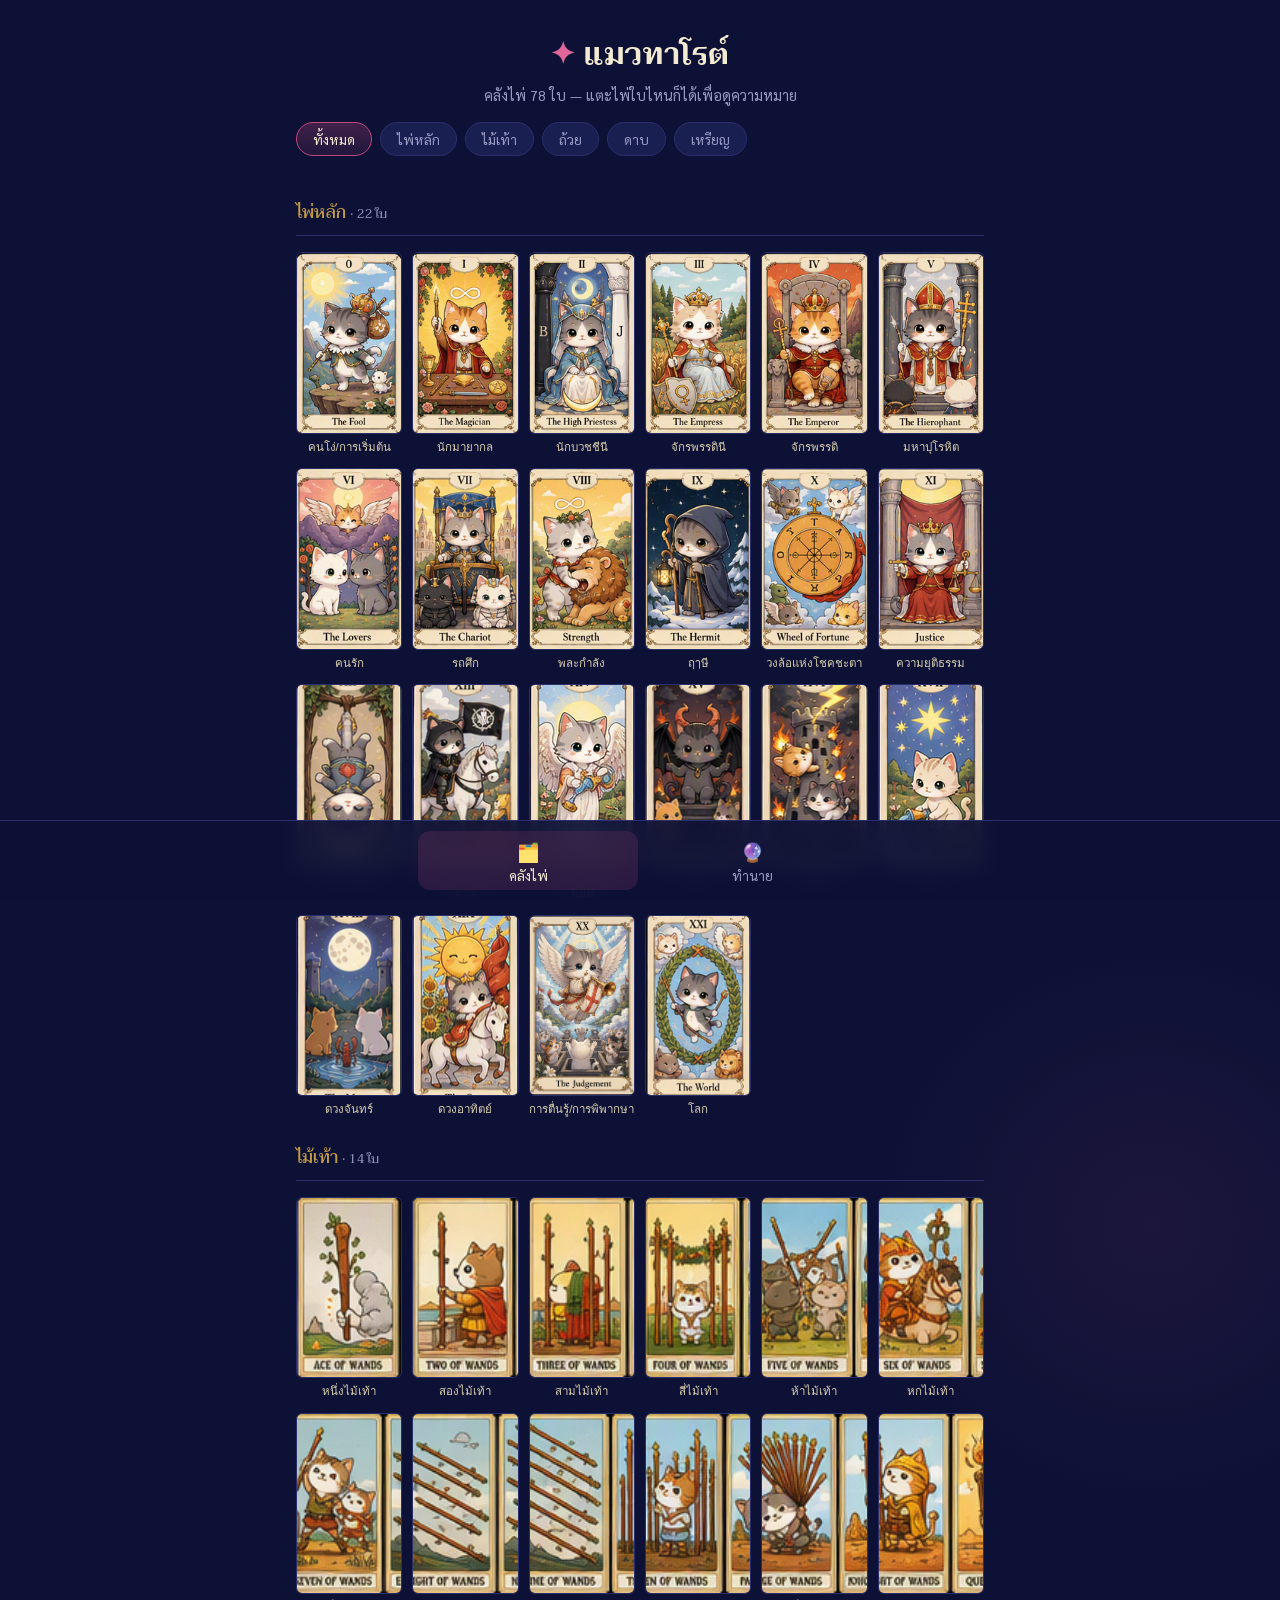
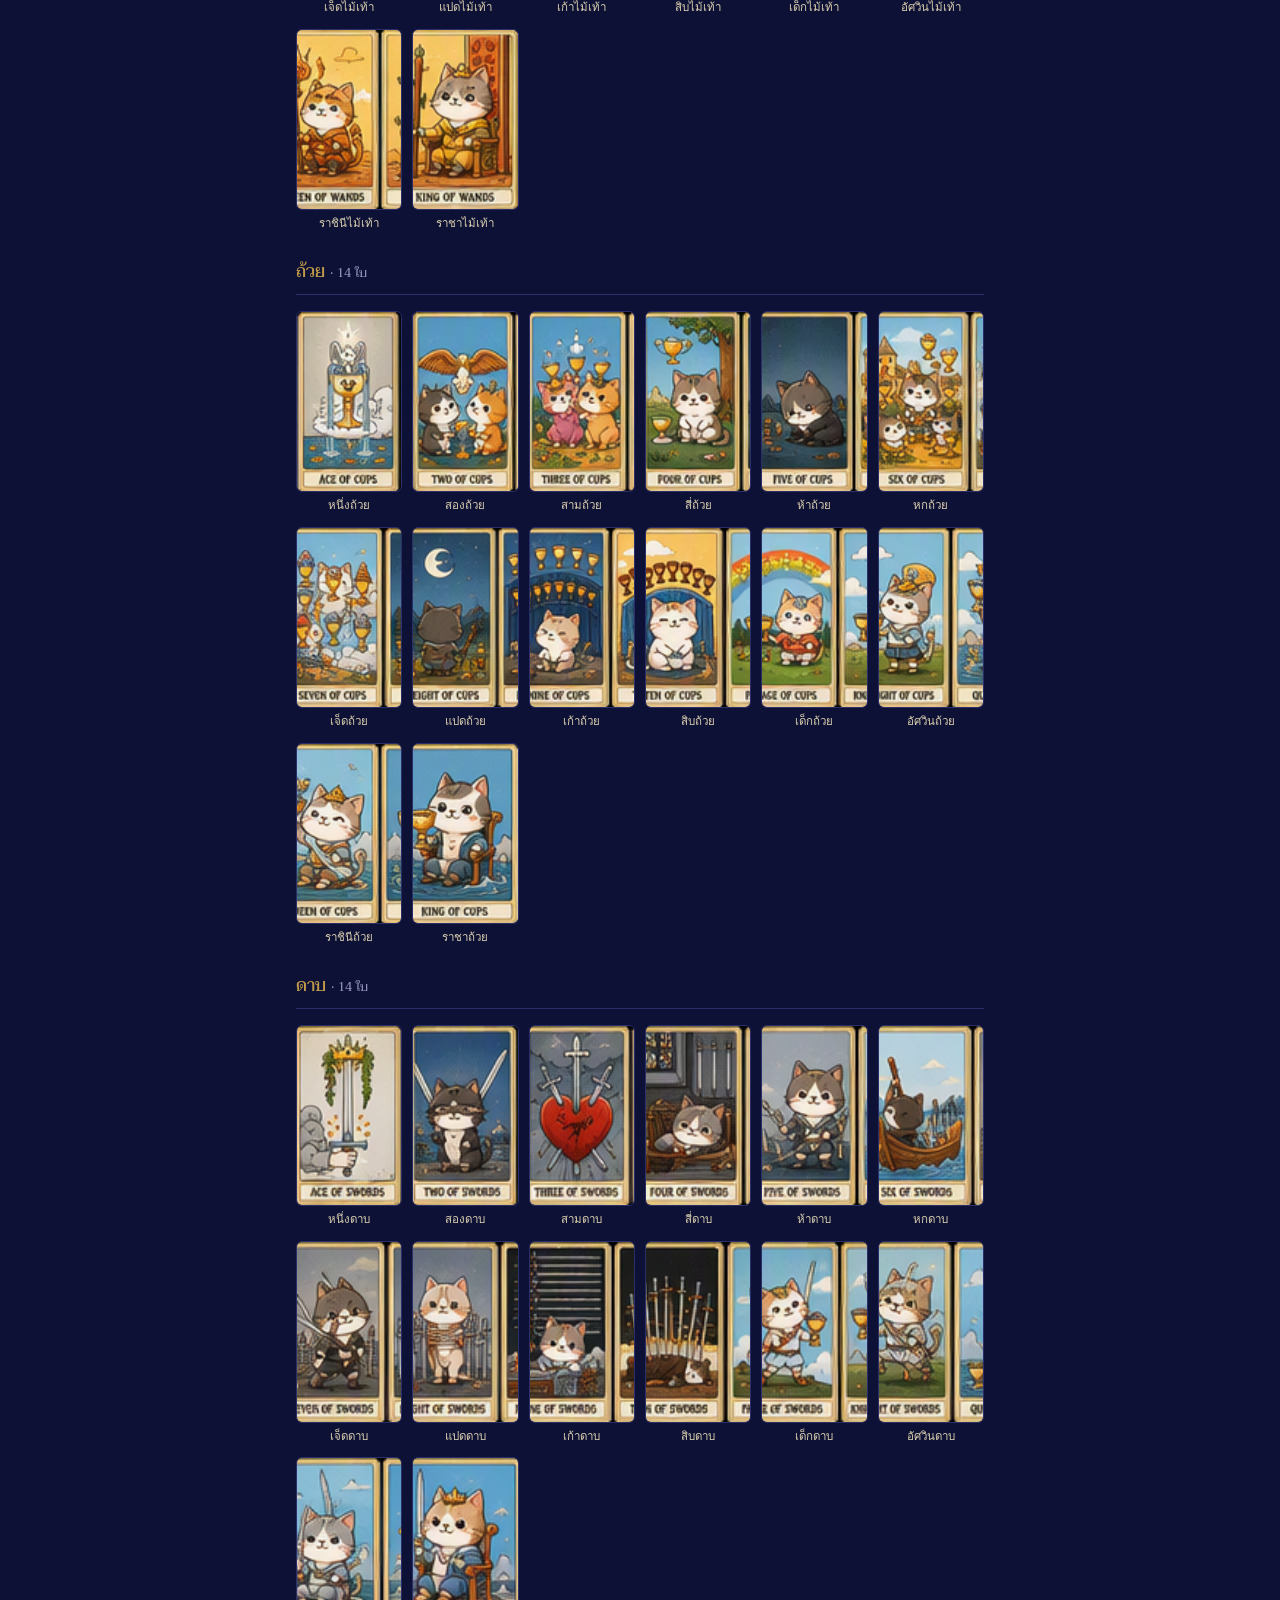
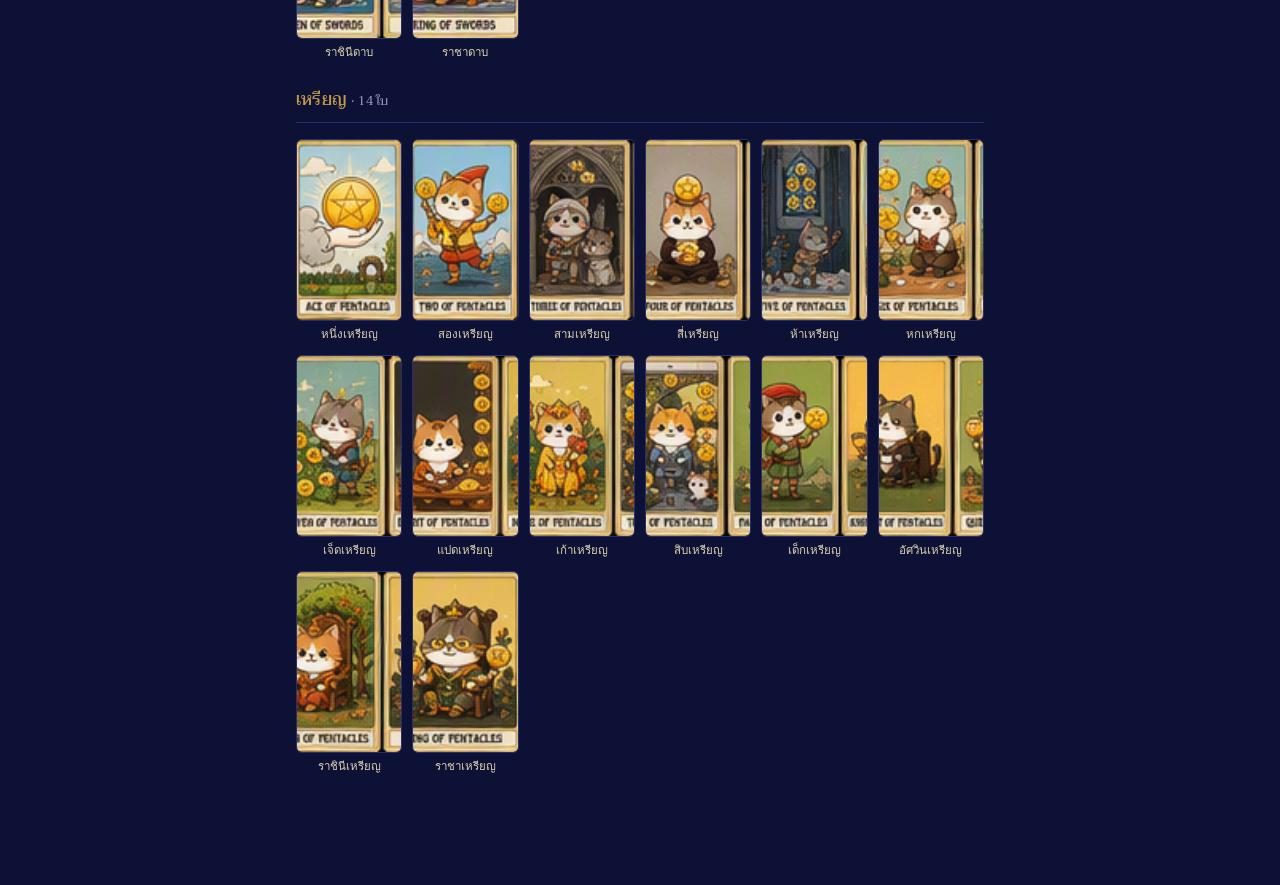
==== index.html @ b9534f3e "Add files via upload" ====
<!DOCTYPE html>
<html lang="th">
<head>
<meta charset="UTF-8">
<meta name="viewport" content="width=device-width, initial-scale=1, viewport-fit=cover">
<title>แมวทาโรต์ — คลังไพ่</title>
<link rel="preconnect" href="https://fonts.googleapis.com">
<link rel="preconnect" href="https://fonts.gstatic.com" crossorigin>
<link href="https://fonts.googleapis.com/css2?family=Taviraj:wght@500;600&family=Sarabun:wght@400;500;600&display=swap" rel="stylesheet">
<link rel="stylesheet" href="css/style.css">
</head>
<body>

<header class="site-header">
  <p class="mark"><span class="paw">✦</span> แมวทาโรต์</p>
  <p class="sub">คลังไพ่ 78 ใบ — แตะไพ่ใบไหนก็ได้เพื่อดูความหมาย</p>
</header>

<nav class="filter-row" id="filterRow" aria-label="กรองไพ่ตามชุด">
  <button class="chip" data-filter="all" aria-pressed="true">ทั้งหมด</button>
  <button class="chip" data-filter="major" aria-pressed="false">ไพ่หลัก</button>
  <button class="chip" data-filter="wands" aria-pressed="false">ไม้เท้า</button>
  <button class="chip" data-filter="cups" aria-pressed="false">ถ้วย</button>
  <button class="chip" data-filter="swords" aria-pressed="false">ดาบ</button>
  <button class="chip" data-filter="pentacles" aria-pressed="false">เหรียญ</button>
</nav>

<main id="sections"></main>

<div class="detail-overlay" id="detailOverlay">
  <div class="detail-panel" id="detailPanel" role="dialog" aria-modal="true">
    <div class="grabber"></div>
    <button class="detail-close" id="detailClose" aria-label="ปิด">✕</button>
    <div class="detail-head">
      <img id="detailImg" src="" alt="">
      <div class="detail-titles">
        <p class="en" id="detailEn"></p>
        <p class="th" id="detailTh"></p>
        <span class="tag" id="detailTag"></span>
      </div>
    </div>
    <div class="meaning-list" id="meaningList"></div>
  </div>
</div>

<nav class="tab-bar" aria-label="เมนูหลัก">
  <a class="tab active" href="index.html">
    <span class="icon">🗂️</span>คลังไพ่
  </a>
  <a class="tab" href="reading.html">
    <span class="icon">🔮</span>ทำนาย
  </a>
</nav>

<script src="js/learn.js"></script>
</body>
</html>
---- css/style.css ----
/* =========================================================
   แมวทาโรต์ — design tokens
   Palette pulled from the card sheets themselves: deep night
   navy, gold card-borders, cream card faces. One accent
   (rose-magenta) carries every interactive moment.
   ========================================================= */
:root {
  --navy-deep:   #0e1136;
  --navy-raised: #1a1f52;
  --navy-line:   #2a2f6b;
  --cream:       #f3ead2;
  --cream-dim:   #d9cfae;
  --gold:        #c19a49;
  --gold-soft:   #8d7639;
  --rose:        #c1487a;
  --rose-bright: #e0679a;
  --text-muted:  #9a9bc4;
  --ink:         #2a2350;

  --font-display: "Taviraj", "Noto Serif Thai", serif;
  --font-body: "Sarabun", "Noto Sans Thai", sans-serif;

  --radius-card: 6px;
  --radius-panel: 20px;
  --max-width: 720px;
}

* { box-sizing: border-box; }

html, body {
  margin: 0;
  padding: 0;
  background: var(--navy-deep);
  color: var(--cream);
  font-family: var(--font-body);
  -webkit-tap-highlight-color: transparent;
}

body {
  min-height: 100vh;
  background-image:
    radial-gradient(ellipse 600px 400px at 50% -10%, rgba(193,154,73,0.10), transparent 60%),
    radial-gradient(ellipse 500px 500px at 90% 30%, rgba(193,72,122,0.08), transparent 55%);
  padding-bottom: 88px; /* clears the fixed tab bar */
}

@media (prefers-reduced-motion: reduce) {
  * { animation-duration: 0.001ms !important; transition-duration: 0.001ms !important; }
}

a { color: inherit; text-decoration: none; }

/* ---------- Header ---------- */
.site-header {
  max-width: var(--max-width);
  margin: 0 auto;
  padding: 28px 20px 18px;
  text-align: center;
}

.site-header .mark {
  font-family: var(--font-display);
  font-size: 1.9rem;
  font-weight: 600;
  letter-spacing: 0.02em;
  color: var(--cream);
  margin: 0;
}

.site-header .mark .paw {
  color: var(--rose-bright);
}

.site-header .sub {
  margin: 6px 0 0;
  font-size: 0.9rem;
  color: var(--text-muted);
}

/* ---------- Filter chips ---------- */
.filter-row {
  max-width: var(--max-width);
  margin: 0 auto;
  padding: 0 16px 6px;
  display: flex;
  gap: 8px;
  overflow-x: auto;
  scrollbar-width: none;
}
.filter-row::-webkit-scrollbar { display: none; }

.chip {
  flex: none;
  font-family: var(--font-body);
  font-size: 0.85rem;
  padding: 7px 16px;
  border-radius: 999px;
  border: 1px solid var(--navy-line);
  background: var(--navy-raised);
  color: var(--text-muted);
  cursor: pointer;
  white-space: nowrap;
  transition: border-color 0.15s ease, color 0.15s ease, background 0.15s ease;
}

.chip[aria-pressed="true"] {
  border-color: var(--rose);
  color: var(--cream);
  background: linear-gradient(180deg, rgba(193,72,122,0.28), rgba(193,72,122,0.10));
}

/* ---------- Card sections ---------- */
main {
  max-width: var(--max-width);
  margin: 0 auto;
  padding: 10px 16px 24px;
}

.suit-section {
  margin-top: 26px;
}

.suit-section h2 {
  font-family: var(--font-display);
  font-weight: 500;
  font-size: 1.05rem;
  color: var(--gold);
  margin: 0 0 2px;
  letter-spacing: 0.01em;
}

.suit-section .suit-count {
  font-size: 0.78rem;
  color: var(--text-muted);
  font-weight: 400;
}

.suit-rule {
  border: none;
  border-top: 1px solid var(--navy-line);
  margin: 8px 0 16px;
}

.card-grid {
  display: grid;
  grid-template-columns: repeat(auto-fill, minmax(78px, 1fr));
  gap: 14px 10px;
}

@media (min-width: 560px) {
  .card-grid { grid-template-columns: repeat(auto-fill, minmax(92px, 1fr)); }
}

.card-tile {
  display: flex;
  flex-direction: column;
  align-items: center;
  gap: 6px;
  background: none;
  border: none;
  padding: 0;
  cursor: pointer;
  color: inherit;
}

.card-tile img {
  width: 100%;
  aspect-ratio: 72 / 123;
  object-fit: cover;
  border-radius: var(--radius-card);
  border: 1px solid var(--navy-line);
  background: var(--navy-raised);
  transition: transform 0.15s ease, border-color 0.15s ease;
}

.card-tile:active img {
  transform: scale(0.96);
  border-color: var(--rose);
}

.card-tile .tile-name {
  font-size: 0.72rem;
  line-height: 1.25;
  text-align: center;
  color: var(--cream-dim);
}

/* ---------- Bottom tab bar ---------- */
.tab-bar {
  position: fixed;
  left: 0;
  right: 0;
  bottom: 0;
  z-index: 40;
  display: flex;
  justify-content: center;
  gap: 4px;
  padding: 10px max(16px, env(safe-area-inset-left)) calc(10px + env(safe-area-inset-bottom));
  background: rgba(14, 17, 54, 0.92);
  backdrop-filter: blur(10px);
  border-top: 1px solid var(--navy-line);
}

.tab-bar .tab {
  flex: 1;
  max-width: 220px;
  text-align: center;
  font-size: 0.85rem;
  padding: 8px 0 6px;
  border-radius: 12px;
  color: var(--text-muted);
}

.tab-bar .tab.active {
  color: var(--cream);
  background: rgba(193, 72, 122, 0.16);
}

.tab-bar .tab .icon {
  display: block;
  font-size: 1.15rem;
  margin-bottom: 2px;
}

/* ---------- Detail panel ---------- */
.detail-overlay {
  position: fixed;
  inset: 0;
  background: rgba(6, 7, 24, 0.6);
  display: flex;
  align-items: flex-end;
  justify-content: center;
  z-index: 50;
  opacity: 0;
  pointer-events: none;
  transition: opacity 0.2s ease;
}

.detail-overlay.open {
  opacity: 1;
  pointer-events: auto;
}

.detail-panel {
  width: 100%;
  max-width: var(--max-width);
  max-height: 86vh;
  overflow-y: auto;
  background: var(--navy-raised);
  border-top: 1px solid var(--navy-line);
  border-radius: 22px 22px 0 0;
  padding: 14px 20px 28px;
  transform: translateY(100%);
  transition: transform 0.28s cubic-bezier(0.2, 0.8, 0.2, 1);
}

.detail-overlay.open .detail-panel {
  transform: translateY(0);
}

.detail-panel .grabber {
  width: 40px;
  height: 4px;
  border-radius: 4px;
  background: var(--navy-line);
  margin: 0 auto 14px;
}

.detail-close {
  position: absolute;
  top: 14px;
  right: 18px;
  background: none;
  border: none;
  color: var(--text-muted);
  font-size: 1.3rem;
  line-height: 1;
  cursor: pointer;
  padding: 4px 8px;
}

.detail-head {
  display: flex;
  gap: 16px;
  align-items: flex-start;
}

.detail-head img {
  width: 108px;
  flex: none;
  border-radius: var(--radius-card);
  border: 1px solid var(--navy-line);
}

.detail-titles { padding-top: 4px; }

.detail-titles .en {
  font-family: var(--font-display);
  font-size: 1.25rem;
  color: var(--cream);
  margin: 0;
}

.detail-titles .th {
  font-size: 0.92rem;
  color: var(--gold);
  margin: 3px 0 0;
}

.detail-titles .tag {
  display: inline-block;
  margin-top: 8px;
  font-size: 0.72rem;
  color: var(--text-muted);
  border: 1px solid var(--navy-line);
  border-radius: 999px;
  padding: 2px 10px;
}

.meaning-list {
  margin-top: 20px;
  display: flex;
  flex-direction: column;
  gap: 14px;
}

.meaning-row {
  display: flex;
  gap: 10px;
  align-items: flex-start;
}

.meaning-row .dot {
  flex: none;
  width: 10px;
  height: 10px;
  border-radius: 50%;
  margin-top: 6px;
}

.dot.good    { background: #7fbf7f; }
.dot.neutral { background: #d8c15a; }
.dot.caution { background: #d9707b; }

.meaning-row .label {
  flex: none;
  width: 64px;
  font-size: 0.82rem;
  color: var(--cream-dim);
  padding-top: 1px;
}

.meaning-row .text {
  font-size: 0.9rem;
  line-height: 1.55;
  color: var(--cream);
}

/* ---------- Selection tray (reading page) ---------- */
.tray-wrap {
  max-width: var(--max-width);
  margin: 0 auto;
  padding: 4px 20px 14px;
  display: flex;
  align-items: center;
  gap: 14px;
}

.tray {
  display: flex;
  gap: 10px;
}

.tray-slot {
  width: 52px;
  height: 89px;
  border-radius: var(--radius-card);
  border: 1.5px dashed var(--navy-line);
  background: var(--navy-raised);
  display: flex;
  align-items: center;
  justify-content: center;
  position: relative;
  overflow: hidden;
  flex: none;
}

.tray-slot .slot-num {
  font-family: var(--font-display);
  font-size: 1rem;
  color: var(--navy-line);
}

.tray-slot.filled {
  border-style: solid;
  border-color: var(--gold);
}

.tray-slot.filled img {
  width: 100%;
  height: 100%;
  object-fit: cover;
}

.tray-slot .slot-remove {
  position: absolute;
  top: 2px;
  right: 2px;
  width: 18px;
  height: 18px;
  border-radius: 50%;
  border: none;
  background: rgba(10, 12, 40, 0.75);
  color: var(--cream);
  font-size: 0.7rem;
  line-height: 1;
  cursor: pointer;
}

.tray-clear {
  margin-left: auto;
  background: none;
  border: none;
  color: var(--text-muted);
  font-size: 0.8rem;
  text-decoration: underline;
  cursor: pointer;
  padding: 0;
  flex: none;
}

/* card tile selection states (reading page) */
.card-tile.selected img {
  border-color: var(--gold);
  box-shadow: 0 0 0 2px rgba(193, 154, 73, 0.35);
}

.card-tile .pick-badge {
  position: absolute;
  top: 4px;
  left: 4px;
  width: 20px;
  height: 20px;
  border-radius: 50%;
  background: var(--rose);
  color: var(--cream);
  font-family: var(--font-display);
  font-size: 0.72rem;
  display: flex;
  align-items: center;
  justify-content: center;
}

.card-tile.tile-disabled {
  opacity: 0.35;
  pointer-events: none;
}

.card-tile { position: relative; }

/* ---------- Ask block ---------- */
.ask-block {
  max-width: var(--max-width);
  margin: 8px auto 0;
  padding: 0 20px 28px;
}

.ask-label {
  display: block;
  font-size: 0.88rem;
  color: var(--gold);
  margin-bottom: 8px;
  font-family: var(--font-display);
}

.ask-input {
  width: 100%;
  resize: vertical;
  min-height: 56px;
  background: var(--navy-raised);
  border: 1px solid var(--navy-line);
  border-radius: 12px;
  color: var(--cream);
  font-family: var(--font-body);
  font-size: 0.92rem;
  padding: 12px 14px;
}

.ask-input:focus {
  outline: none;
  border-color: var(--rose);
}

.ask-input::placeholder { color: var(--text-muted); }

.ask-btn {
  margin-top: 12px;
  width: 100%;
  padding: 13px 0;
  border-radius: 999px;
  border: none;
  font-family: var(--font-display);
  font-size: 1rem;
  letter-spacing: 0.02em;
  color: var(--navy-deep);
  background: linear-gradient(180deg, var(--gold) 0%, var(--gold-soft) 100%);
  cursor: pointer;
  transition: opacity 0.15s ease, transform 0.1s ease;
}

.ask-btn:active { transform: scale(0.98); }

.ask-btn:disabled {
  background: var(--navy-line);
  color: var(--text-muted);
  cursor: not-allowed;
}

/* ---------- Result block ---------- */
.result-block {
  max-width: var(--max-width);
  margin: 0 auto;
  padding: 0 20px 32px;
}

.result-cards {
  display: flex;
  gap: 10px;
  margin-bottom: 16px;
}

.result-cards .rc {
  flex: 1;
  text-align: center;
}

.result-cards img {
  width: 100%;
  border-radius: var(--radius-card);
  border: 1px solid var(--gold);
}

.result-cards .rc-name {
  font-size: 0.7rem;
  color: var(--cream-dim);
  margin-top: 4px;
}

.result-note {
  font-size: 0.88rem;
  line-height: 1.65;
  color: var(--cream);
  background: var(--navy-raised);
  border: 1px solid var(--navy-line);
  border-radius: 14px;
  padding: 16px;
}

.result-note .stub-tag {
  display: inline-block;
  font-size: 0.72rem;
  color: var(--rose-bright);
  border: 1px solid var(--rose);
  border-radius: 999px;
  padding: 2px 10px;
  margin-bottom: 10px;
}

/* ---------- API status + settings ---------- */
.api-status {
  max-width: var(--max-width);
  margin: 0 auto;
  padding: 0 20px 14px;
  display: flex;
  align-items: center;
  gap: 8px;
  font-size: 0.8rem;
  color: var(--text-muted);
}

.api-dot {
  width: 8px;
  height: 8px;
  border-radius: 50%;
  background: var(--text-muted);
  flex: none;
}

.api-dot.ready { background: #7fbf7f; }

.api-settings-btn {
  margin-left: auto;
  background: none;
  border: 1px solid var(--navy-line);
  color: var(--cream-dim);
  font-size: 0.78rem;
  border-radius: 999px;
  padding: 4px 12px;
  cursor: pointer;
}

.settings-title {
  font-family: var(--font-display);
  font-size: 1.15rem;
  color: var(--cream);
  margin: 4px 0 10px;
}

.settings-help {
  font-size: 0.82rem;
  line-height: 1.6;
  color: var(--text-muted);
  margin: 0 0 16px;
}

.settings-help a { color: var(--rose-bright); text-decoration: underline; }

.settings-hint {
  font-size: 0.74rem;
  color: var(--text-muted);
  margin: 6px 0 0;
}

.api-clear-btn {
  display: block;
  margin: 12px auto 0;
  background: none;
  border: none;
  color: var(--text-muted);
  font-size: 0.78rem;
  text-decoration: underline;
  cursor: pointer;
}

/* ---------- Result loading / error ---------- */
.result-note.is-loading { color: var(--text-muted); }

.result-note.is-error {
  border-color: var(--rose);
  color: var(--cream);
}

.result-note .err-title {
  color: var(--rose-bright);
  font-family: var(--font-display);
  font-size: 0.9rem;
  display: block;
  margin-bottom: 6px;
}

.result-note p { margin: 0 0 10px; }
.result-note p:last-child { margin-bottom: 0; }

.result-disclaimer {
  font-size: 0.74rem;
  color: var(--text-muted);
  margin-top: 10px;
}

.loading-row {
  display: flex;
  align-items: center;
  gap: 10px;
}

.spinner {
  width: 16px;
  height: 16px;
  flex: none;
  border: 2px solid var(--navy-line);
  border-top-color: var(--gold);
  border-radius: 50%;
  animation: spin 0.8s linear infinite;
}

@keyframes spin {
  to { transform: rotate(360deg); }
}

@media (prefers-reduced-motion: reduce) {
  .spinner { animation: none; }
}

/* ---------- Placeholder (reading page stub) ---------- */
.placeholder {
  max-width: var(--max-width);
  margin: 60px auto 0;
  padding: 0 24px;
  text-align: center;
  color: var(--text-muted);
}

.placeholder .glyph {
  font-size: 2.4rem;
  margin-bottom: 10px;
}

.placeholder h1 {
  font-family: var(--font-display);
  color: var(--cream);
  font-size: 1.3rem;
  margin: 0 0 8px;
}
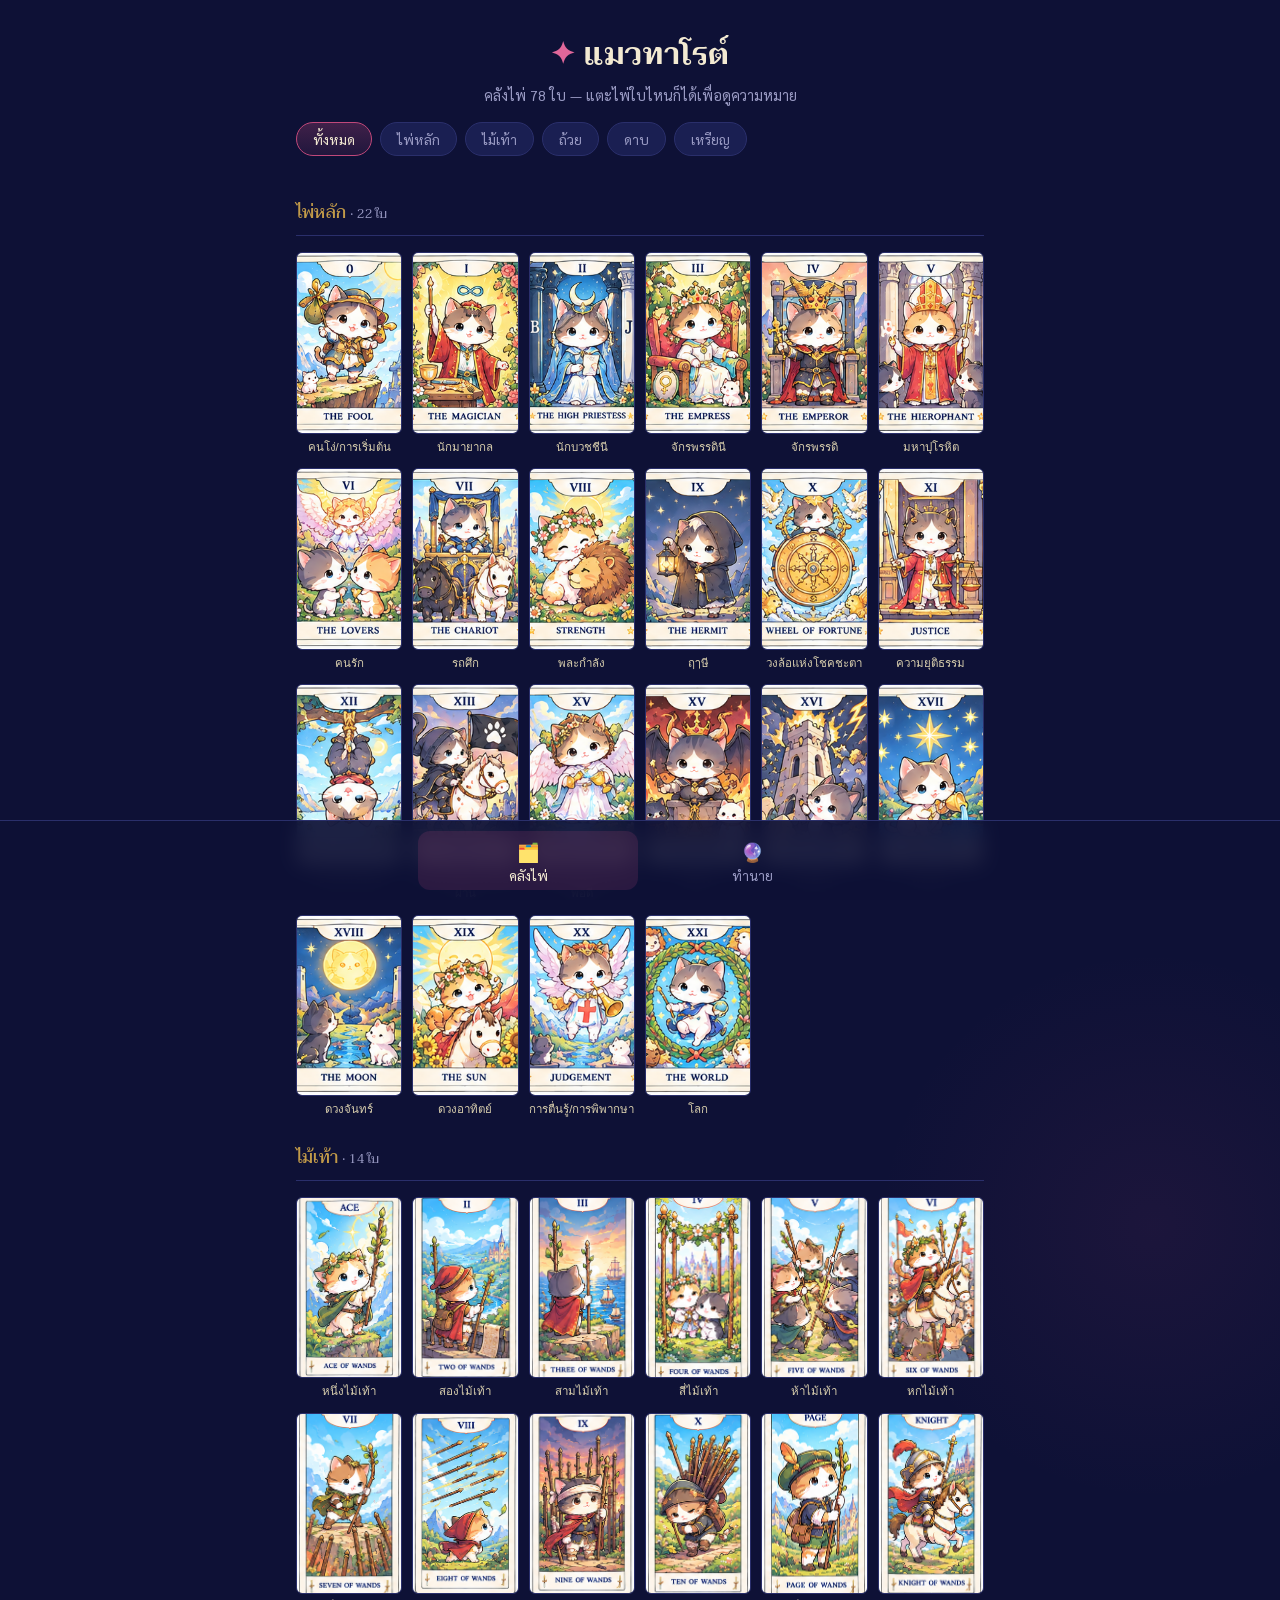
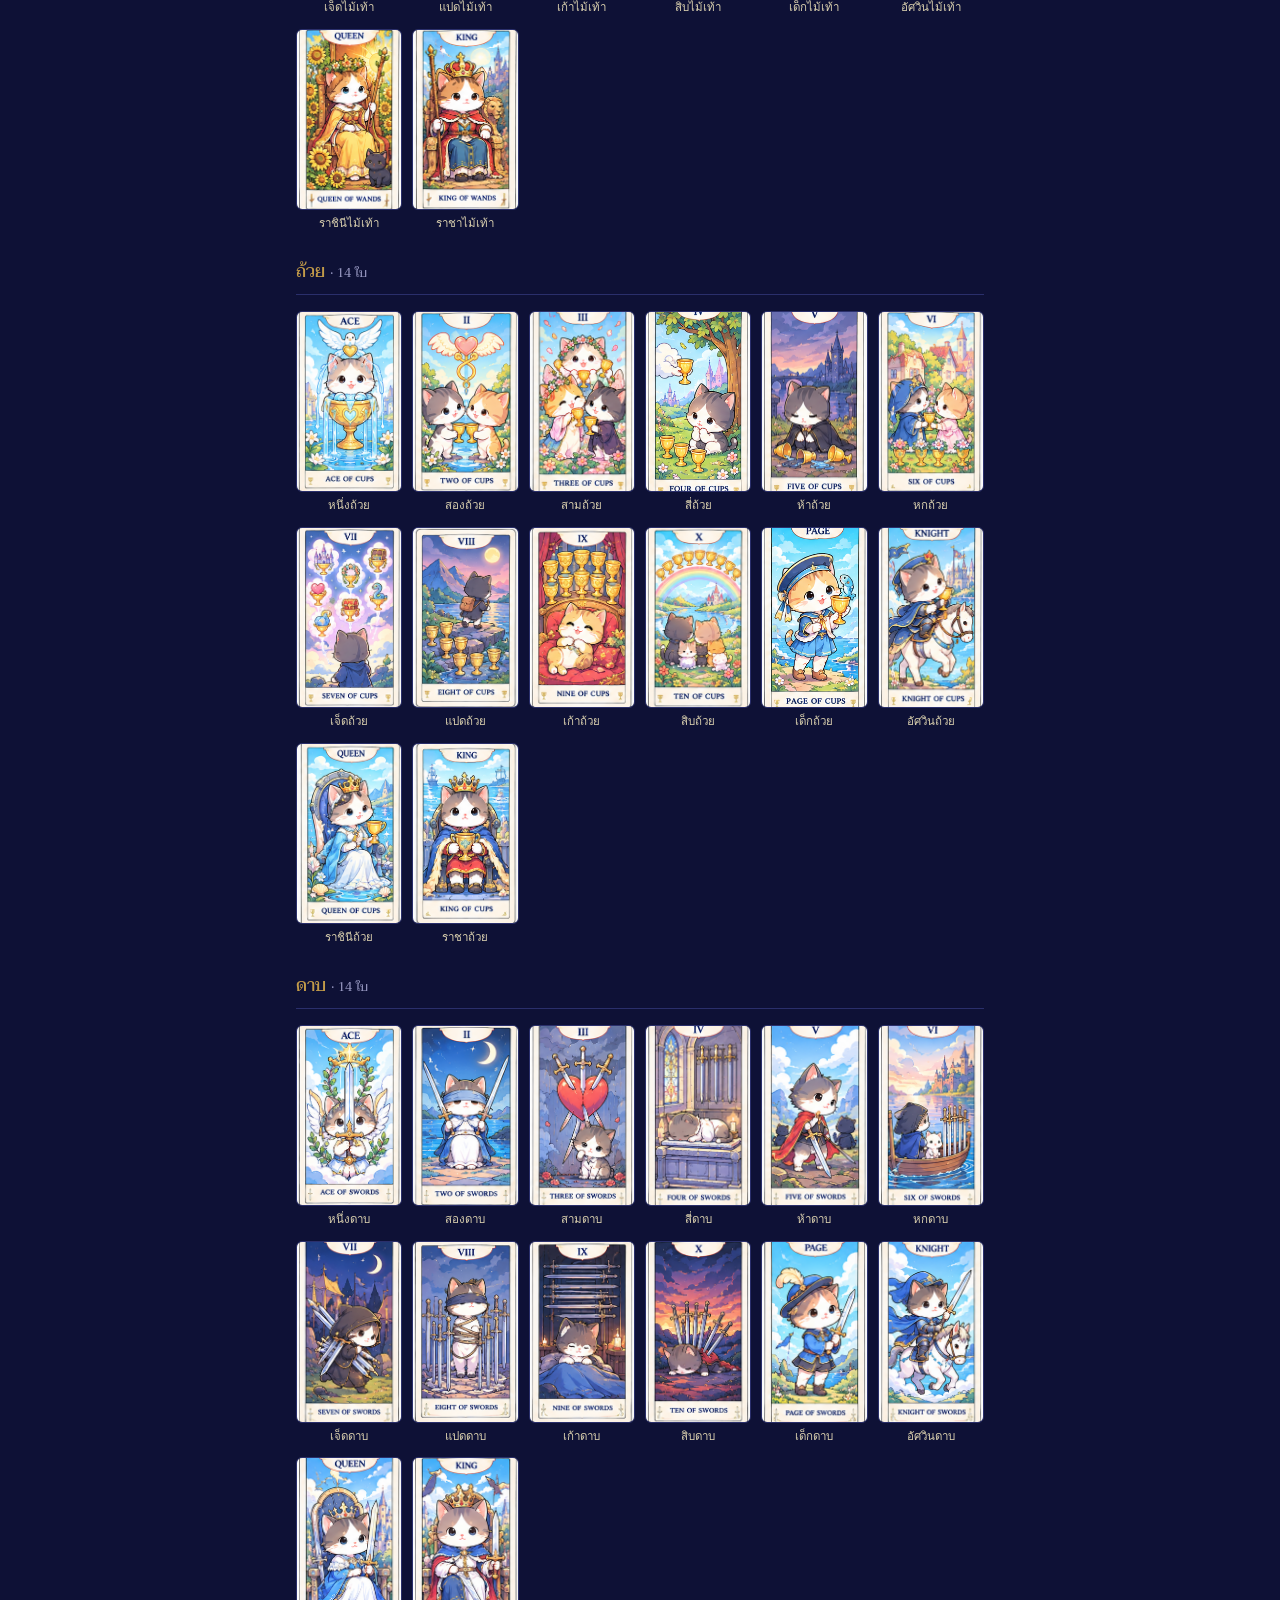
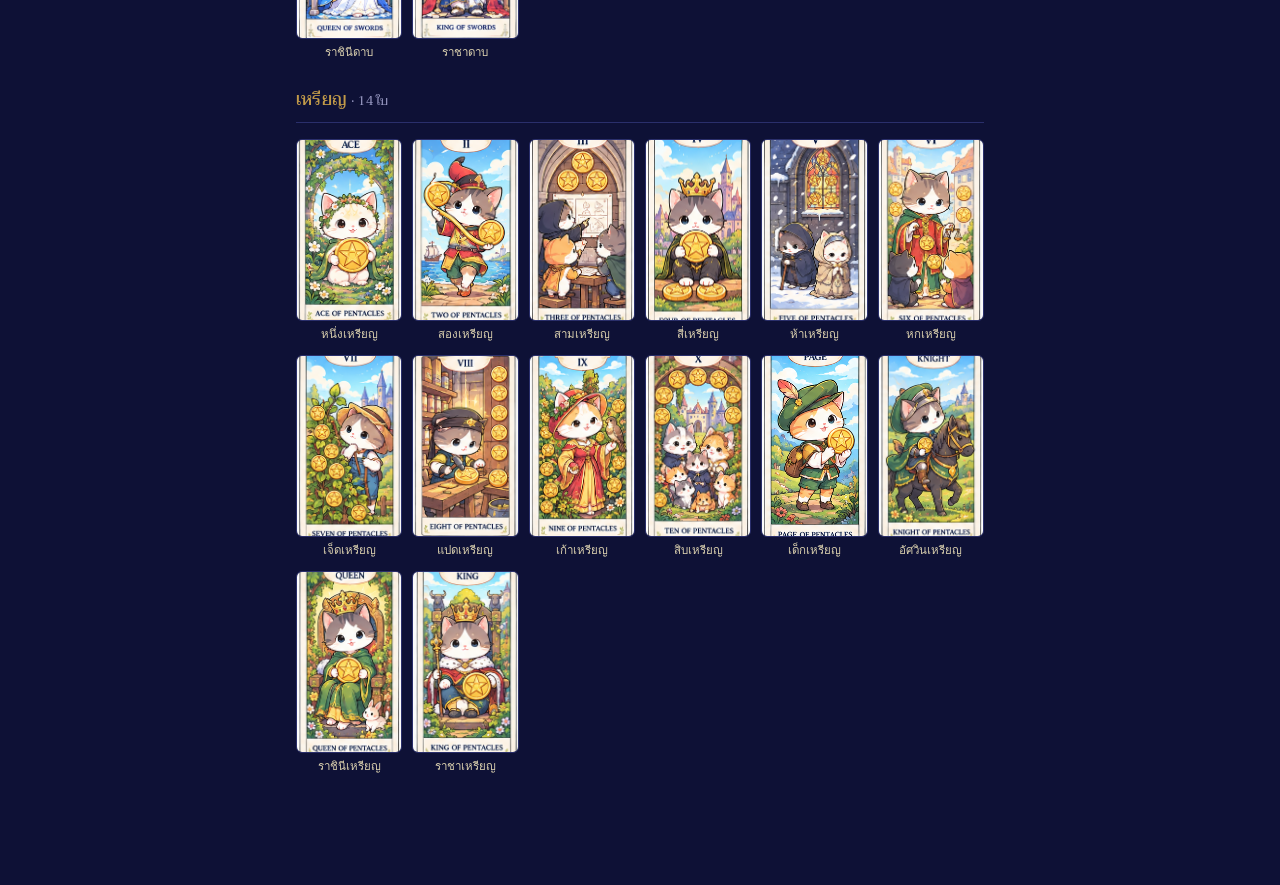
==== commit 86c8fab8: "favicon-index" ====
--- a/index.html
+++ b/index.html
@@ -4,6 +4,7 @@
 <meta charset="UTF-8">
 <meta name="viewport" content="width=device-width, initial-scale=1, viewport-fit=cover">
 <title>แมวทาโรต์ — คลังไพ่</title>
+  <link rel="icon" href="data:image/svg+xml,<svg xmlns=%22http://www.w3.org/2000/svg%22 viewBox=%220 0 100 100%22><text y=%22.9em%22 font-size=%2290%22>🐱</text></svg>">
 <link rel="preconnect" href="https://fonts.googleapis.com">
 <link rel="preconnect" href="https://fonts.gstatic.com" crossorigin>
 <link href="https://fonts.googleapis.com/css2?family=Taviraj:wght@500;600&family=Sarabun:wght@400;500;600&display=swap" rel="stylesheet">
